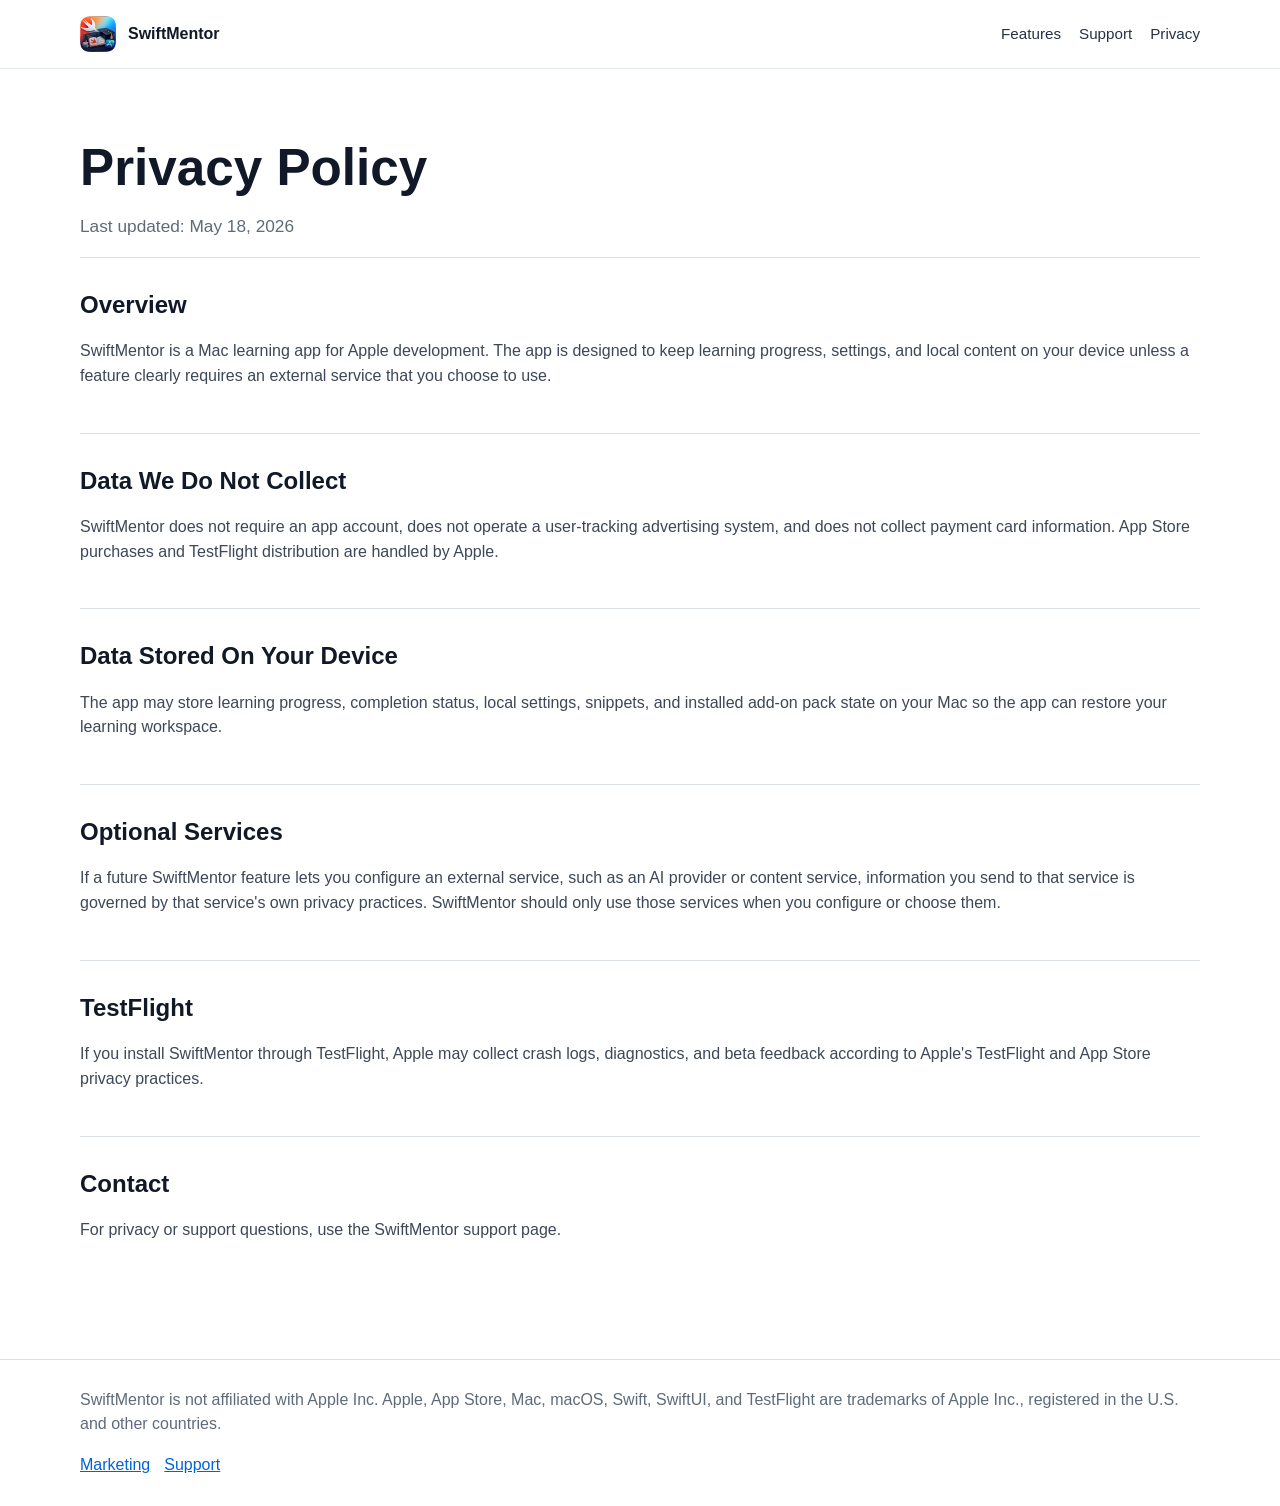
==== privacy.html @ 4f03663a "Create public App Store Pages site" ====
<!doctype html>
<html lang="en">
  <head>
    <meta charset="utf-8">
    <meta name="viewport" content="width=device-width, initial-scale=1">
    <title>SwiftMentor Privacy Policy</title>
    <meta name="description" content="Privacy policy for SwiftMentor.">
    <link rel="icon" href="assets/swiftmentor-icon.png">
    <link rel="stylesheet" href="styles.css">
  </head>
  <body>
    <header class="site-header">
      <nav class="nav" aria-label="Primary">
        <a class="brand" href="index.html">
          <img src="assets/swiftmentor-icon.png" alt="" width="36" height="36">
          <span>SwiftMentor</span>
        </a>
        <div class="nav-links">
          <a href="index.html#features">Features</a>
          <a href="support.html">Support</a>
          <a href="privacy.html">Privacy</a>
        </div>
      </nav>
    </header>

    <main class="legal-main">
      <h1>Privacy Policy</h1>
      <p>Last updated: May 18, 2026</p>

      <section class="legal-section">
        <h2>Overview</h2>
        <p>SwiftMentor is a Mac learning app for Apple development. The app is designed to keep learning progress, settings, and local content on your device unless a feature clearly requires an external service that you choose to use.</p>
      </section>

      <section class="legal-section">
        <h2>Data We Do Not Collect</h2>
        <p>SwiftMentor does not require an app account, does not operate a user-tracking advertising system, and does not collect payment card information. App Store purchases and TestFlight distribution are handled by Apple.</p>
      </section>

      <section class="legal-section">
        <h2>Data Stored On Your Device</h2>
        <p>The app may store learning progress, completion status, local settings, snippets, and installed add-on pack state on your Mac so the app can restore your learning workspace.</p>
      </section>

      <section class="legal-section">
        <h2>Optional Services</h2>
        <p>If a future SwiftMentor feature lets you configure an external service, such as an AI provider or content service, information you send to that service is governed by that service's own privacy practices. SwiftMentor should only use those services when you configure or choose them.</p>
      </section>

      <section class="legal-section">
        <h2>TestFlight</h2>
        <p>If you install SwiftMentor through TestFlight, Apple may collect crash logs, diagnostics, and beta feedback according to Apple's TestFlight and App Store privacy practices.</p>
      </section>

      <section class="legal-section">
        <h2>Contact</h2>
        <p>For privacy or support questions, use the SwiftMentor support page.</p>
      </section>
    </main>

    <footer class="site-footer">
      <div class="footer-inner">
        <span>SwiftMentor is not affiliated with Apple Inc. Apple, App Store, Mac, macOS, Swift, SwiftUI, and TestFlight are trademarks of Apple Inc., registered in the U.S. and other countries.</span>
        <div class="footer-links">
          <a href="index.html">Marketing</a>
          <a href="support.html">Support</a>
        </div>
      </div>
    </footer>
  </body>
</html>
---- styles.css ----
:root {
  color-scheme: light;
  --ink: #111827;
  --muted: #5f6b7a;
  --line: #d9dee8;
  --panel: #ffffff;
  --wash: #f5f7fb;
  --blue: #0a84ff;
  --blue-dark: #0064d8;
  --orange: #ff8a1f;
  --green: #0f9f6e;
  --shadow: 0 24px 80px rgba(17, 24, 39, 0.12);
}

* {
  box-sizing: border-box;
}

body {
  margin: 0;
  font-family: -apple-system, BlinkMacSystemFont, "SF Pro Text", "Segoe UI", sans-serif;
  color: var(--ink);
  background: #fff;
  line-height: 1.55;
}

a {
  color: var(--blue-dark);
}

.site-header {
  position: sticky;
  top: 0;
  z-index: 10;
  border-bottom: 1px solid rgba(217, 222, 232, 0.72);
  background: rgba(255, 255, 255, 0.88);
  backdrop-filter: blur(18px);
}

.nav {
  width: min(1120px, calc(100% - 32px));
  margin: 0 auto;
  display: flex;
  align-items: center;
  justify-content: space-between;
  min-height: 68px;
  gap: 24px;
}

.brand {
  display: flex;
  align-items: center;
  gap: 12px;
  color: var(--ink);
  text-decoration: none;
  font-weight: 700;
}

.brand img {
  width: 36px;
  height: 36px;
  border-radius: 8px;
}

.nav-links {
  display: flex;
  align-items: center;
  gap: 18px;
  font-size: 0.95rem;
}

.nav-links a {
  color: #273244;
  text-decoration: none;
}

.hero {
  min-height: calc(100vh - 68px);
  display: grid;
  align-items: center;
  background:
    radial-gradient(circle at 20% 18%, rgba(10, 132, 255, 0.16), transparent 32%),
    radial-gradient(circle at 78% 22%, rgba(255, 138, 31, 0.18), transparent 28%),
    linear-gradient(180deg, #ffffff 0%, #f5f7fb 100%);
}

.hero-inner,
.section-inner,
.legal-main {
  width: min(1120px, calc(100% - 32px));
  margin: 0 auto;
}

.hero-grid {
  display: grid;
  grid-template-columns: minmax(0, 1.05fr) minmax(300px, 0.95fr);
  gap: 48px;
  align-items: center;
  padding: 56px 0 72px;
}

.eyebrow {
  color: var(--blue-dark);
  font-weight: 700;
  text-transform: uppercase;
  font-size: 0.78rem;
  letter-spacing: 0.08em;
  margin: 0 0 16px;
}

h1 {
  font-size: clamp(3rem, 7vw, 6.75rem);
  line-height: 0.93;
  margin: 0 0 24px;
}

.hero-copy {
  color: #2f3a4d;
  font-size: 1.18rem;
  max-width: 680px;
  margin: 0 0 32px;
}

.cta-row {
  display: flex;
  flex-wrap: wrap;
  align-items: center;
  gap: 16px;
}

.primary-button,
.secondary-button {
  min-height: 48px;
  display: inline-flex;
  align-items: center;
  justify-content: center;
  padding: 0 20px;
  border-radius: 8px;
  font-weight: 700;
  text-decoration: none;
  border: 1px solid transparent;
}

.primary-button {
  color: #fff;
  background: var(--blue);
  box-shadow: 0 12px 28px rgba(10, 132, 255, 0.24);
}

.primary-button:hover {
  background: var(--blue-dark);
}

.secondary-button {
  color: var(--ink);
  background: rgba(255, 255, 255, 0.72);
  border-color: var(--line);
}

.note {
  color: var(--muted);
  font-size: 0.92rem;
  margin-top: 14px;
}

.product-panel {
  background: rgba(255, 255, 255, 0.82);
  border: 1px solid rgba(217, 222, 232, 0.82);
  box-shadow: var(--shadow);
  border-radius: 8px;
  padding: 26px;
}

.product-header {
  display: flex;
  align-items: center;
  gap: 16px;
  margin-bottom: 22px;
}

.product-header img {
  width: 74px;
  height: 74px;
  border-radius: 16px;
}

.product-header h2 {
  margin: 0 0 4px;
  font-size: 1.35rem;
}

.product-header p {
  margin: 0;
  color: var(--muted);
}

.screen {
  min-height: 300px;
  border-radius: 8px;
  border: 1px solid #263244;
  background: #101725;
  color: #e9eef8;
  padding: 18px;
  display: grid;
  gap: 12px;
}

.screen-bar {
  display: flex;
  gap: 6px;
}

.dot {
  width: 10px;
  height: 10px;
  border-radius: 50%;
  background: #ff605c;
}

.dot:nth-child(2) {
  background: #ffbd44;
}

.dot:nth-child(3) {
  background: #00ca4e;
}

.lesson-row {
  display: grid;
  grid-template-columns: 12px 1fr auto;
  align-items: center;
  gap: 12px;
  padding: 12px;
  border-radius: 6px;
  background: rgba(255, 255, 255, 0.06);
}

.lesson-row span:first-child {
  width: 12px;
  height: 12px;
  border-radius: 3px;
  background: var(--orange);
}

.lesson-row small {
  color: #98a7ba;
}

.section {
  padding: 78px 0;
}

.section.alt {
  background: var(--wash);
}

.section h2,
.legal-main h1 {
  font-size: clamp(2rem, 4vw, 3.4rem);
  line-height: 1.05;
  margin: 0 0 18px;
}

.section-lede,
.legal-main > p {
  color: var(--muted);
  font-size: 1.08rem;
  max-width: 760px;
}

.feature-grid {
  display: grid;
  grid-template-columns: repeat(3, minmax(0, 1fr));
  gap: 18px;
  margin-top: 34px;
}

.feature {
  background: var(--panel);
  border: 1px solid var(--line);
  border-radius: 8px;
  padding: 22px;
}

.feature h3 {
  margin: 0 0 8px;
}

.feature p {
  margin: 0;
  color: var(--muted);
}

.status-list {
  display: grid;
  grid-template-columns: repeat(2, minmax(0, 1fr));
  gap: 16px;
  margin-top: 32px;
}

.status-item {
  border-left: 4px solid var(--green);
  padding: 14px 16px;
  background: #fff;
}

.status-item.pending {
  border-left-color: var(--orange);
}

.site-footer {
  border-top: 1px solid var(--line);
  padding: 28px 0;
  color: var(--muted);
}

.footer-inner {
  width: min(1120px, calc(100% - 32px));
  margin: 0 auto;
  display: flex;
  flex-wrap: wrap;
  align-items: center;
  justify-content: space-between;
  gap: 16px;
}

.footer-links {
  display: flex;
  flex-wrap: wrap;
  gap: 14px;
}

.legal-main {
  padding: 72px 0;
}

.legal-section {
  border-top: 1px solid var(--line);
  padding: 28px 0;
}

.legal-section h2 {
  margin: 0 0 10px;
}

.legal-section p,
.legal-section li {
  color: #3d4757;
}

@media (max-width: 820px) {
  .nav {
    align-items: flex-start;
    flex-direction: column;
    padding: 16px 0;
  }

  .nav-links {
    width: 100%;
    justify-content: space-between;
    gap: 10px;
  }

  .hero-grid,
  .feature-grid,
  .status-list {
    grid-template-columns: 1fr;
  }

  .hero {
    min-height: auto;
  }
}
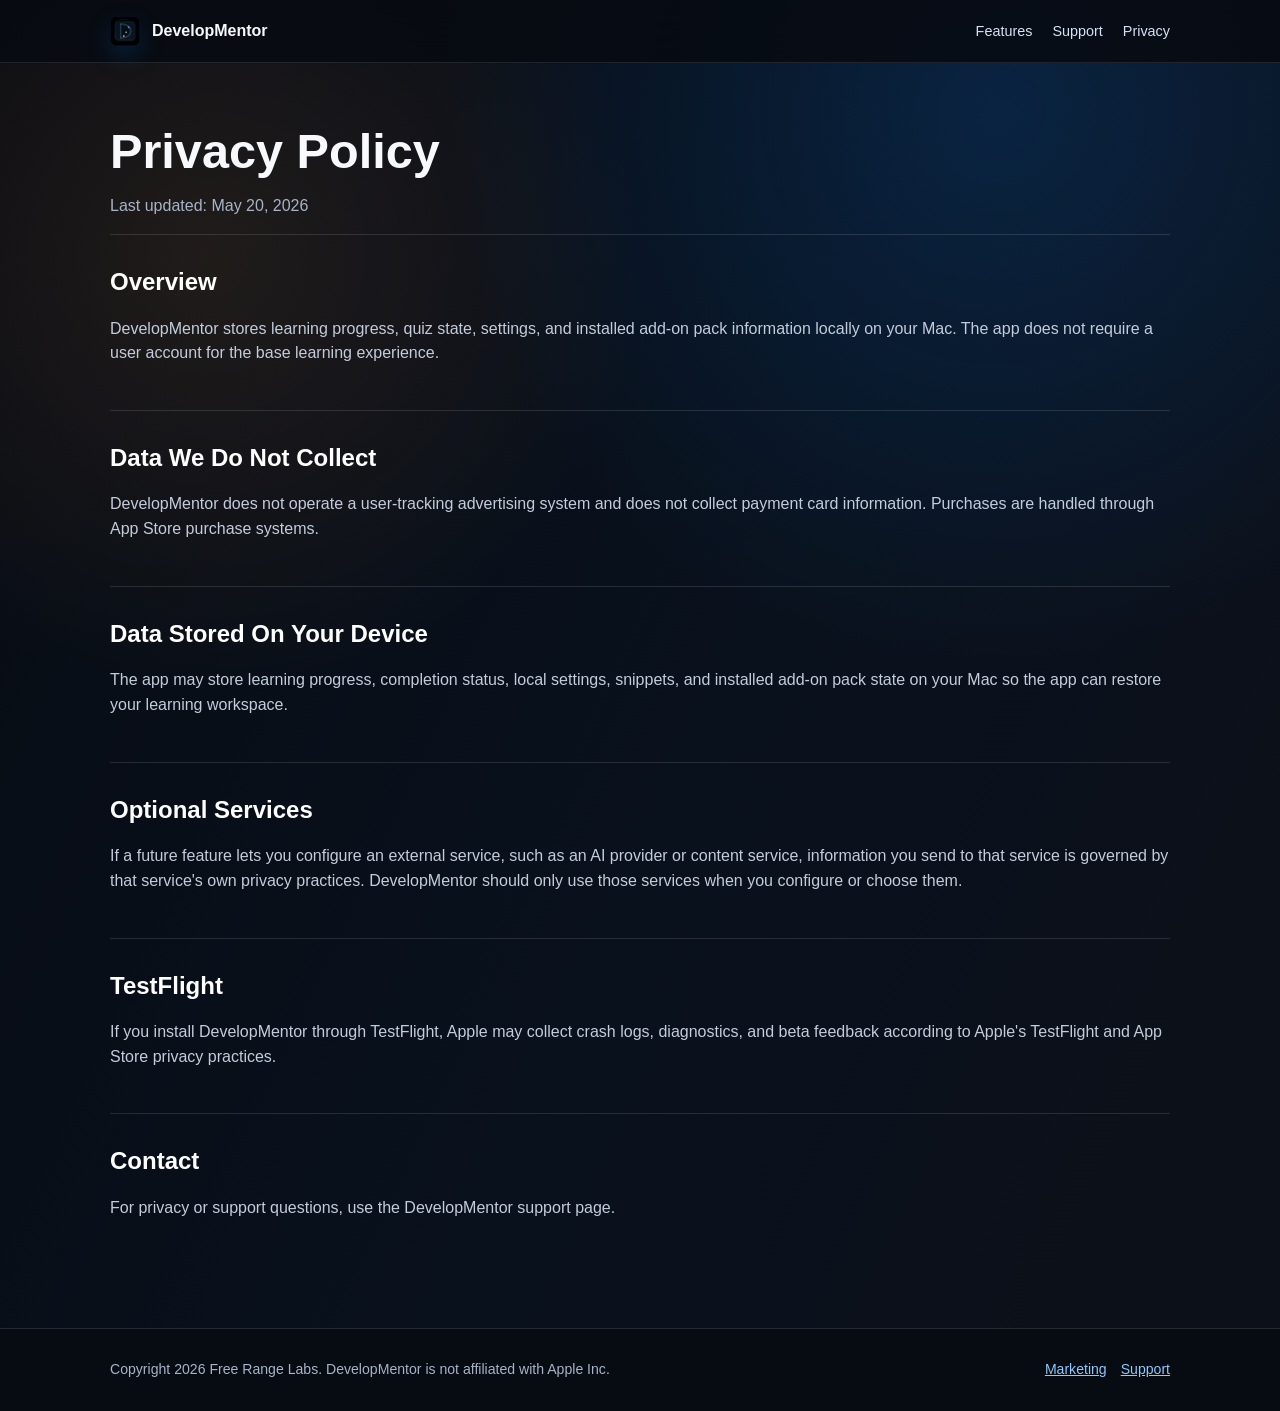
==== commit 0955bc61: "Rebrand public App Store site to DevelopMentor" ====
--- a/privacy.html
+++ b/privacy.html
@@ -3,17 +3,17 @@
   <head>
     <meta charset="utf-8">
     <meta name="viewport" content="width=device-width, initial-scale=1">
-    <title>SwiftMentor Privacy Policy</title>
-    <meta name="description" content="Privacy policy for SwiftMentor.">
-    <link rel="icon" href="assets/swiftmentor-icon.png">
+    <title>DevelopMentor Privacy Policy</title>
+    <meta name="description" content="Privacy policy for DevelopMentor.">
+    <link rel="icon" href="assets/developmentor-icon.png">
     <link rel="stylesheet" href="styles.css">
   </head>
   <body>
     <header class="site-header">
       <nav class="nav" aria-label="Primary">
         <a class="brand" href="index.html">
-          <img src="assets/swiftmentor-icon.png" alt="" width="36" height="36">
-          <span>SwiftMentor</span>
+          <img src="assets/developmentor-icon.png" alt="" width="36" height="36">
+          <span>DevelopMentor</span>
         </a>
         <div class="nav-links">
           <a href="index.html#features">Features</a>
@@ -25,16 +25,16 @@
 
     <main class="legal-main">
       <h1>Privacy Policy</h1>
-      <p>Last updated: May 18, 2026</p>
+      <p>Last updated: May 20, 2026</p>
 
       <section class="legal-section">
         <h2>Overview</h2>
-        <p>SwiftMentor is a Mac learning app for Apple development. The app is designed to keep learning progress, settings, and local content on your device unless a feature clearly requires an external service that you choose to use.</p>
+        <p>DevelopMentor stores learning progress, quiz state, settings, and installed add-on pack information locally on your Mac. The app does not require a user account for the base learning experience.</p>
       </section>
 
       <section class="legal-section">
         <h2>Data We Do Not Collect</h2>
-        <p>SwiftMentor does not require an app account, does not operate a user-tracking advertising system, and does not collect payment card information. App Store purchases and TestFlight distribution are handled by Apple.</p>
+        <p>DevelopMentor does not operate a user-tracking advertising system and does not collect payment card information. Purchases are handled through App Store purchase systems.</p>
       </section>
 
       <section class="legal-section">
@@ -44,23 +44,23 @@
 
       <section class="legal-section">
         <h2>Optional Services</h2>
-        <p>If a future SwiftMentor feature lets you configure an external service, such as an AI provider or content service, information you send to that service is governed by that service's own privacy practices. SwiftMentor should only use those services when you configure or choose them.</p>
+        <p>If a future feature lets you configure an external service, such as an AI provider or content service, information you send to that service is governed by that service's own privacy practices. DevelopMentor should only use those services when you configure or choose them.</p>
       </section>
 
       <section class="legal-section">
         <h2>TestFlight</h2>
-        <p>If you install SwiftMentor through TestFlight, Apple may collect crash logs, diagnostics, and beta feedback according to Apple's TestFlight and App Store privacy practices.</p>
+        <p>If you install DevelopMentor through TestFlight, Apple may collect crash logs, diagnostics, and beta feedback according to Apple's TestFlight and App Store privacy practices.</p>
       </section>
 
       <section class="legal-section">
         <h2>Contact</h2>
-        <p>For privacy or support questions, use the SwiftMentor support page.</p>
+        <p>For privacy or support questions, use the DevelopMentor support page.</p>
       </section>
     </main>
 
     <footer class="site-footer">
       <div class="footer-inner">
-        <span>SwiftMentor is not affiliated with Apple Inc. Apple, App Store, Mac, macOS, Swift, SwiftUI, and TestFlight are trademarks of Apple Inc., registered in the U.S. and other countries.</span>
+        <span>Copyright 2026 Free Range Labs. DevelopMentor is not affiliated with Apple Inc.</span>
         <div class="footer-links">
           <a href="index.html">Marketing</a>
           <a href="support.html">Support</a>
--- a/styles.css
+++ b/styles.css
@@ -1,49 +1,58 @@
 :root {
-  color-scheme: light;
-  --ink: #111827;
-  --muted: #5f6b7a;
-  --line: #d9dee8;
-  --panel: #ffffff;
-  --wash: #f5f7fb;
-  --blue: #0a84ff;
-  --blue-dark: #0064d8;
-  --orange: #ff8a1f;
-  --green: #0f9f6e;
-  --shadow: 0 24px 80px rgba(17, 24, 39, 0.12);
+  color-scheme: dark;
+  --ink: #f7f9fc;
+  --muted: #a8b3c7;
+  --soft: #dce6f6;
+  --line: rgba(255, 255, 255, 0.12);
+  --panel: rgba(13, 18, 30, 0.9);
+  --panel-solid: #111827;
+  --page: #070b12;
+  --blue: #47a7ff;
+  --blue-strong: #0a84ff;
+  --orange: #ff9d42;
+  --green: #44d18e;
+  --shadow: 0 30px 90px rgba(0, 0, 0, 0.42);
 }
 
 * {
   box-sizing: border-box;
+}
+
+html {
+  background: var(--page);
 }
 
 body {
   margin: 0;
   font-family: -apple-system, BlinkMacSystemFont, "SF Pro Text", "Segoe UI", sans-serif;
   color: var(--ink);
-  background: #fff;
+  background:
+    radial-gradient(circle at 78% 8%, rgba(10, 132, 255, 0.16), transparent 34%),
+    radial-gradient(circle at 16% 18%, rgba(255, 157, 66, 0.1), transparent 28%),
+    linear-gradient(115deg, #070b12 0%, #09111d 54%, #0d1018 100%);
   line-height: 1.55;
 }
 
 a {
-  color: var(--blue-dark);
+  color: #8bc9ff;
 }
 
 .site-header {
   position: sticky;
   top: 0;
-  z-index: 10;
-  border-bottom: 1px solid rgba(217, 222, 232, 0.72);
-  background: rgba(255, 255, 255, 0.88);
+  z-index: 20;
+  border-bottom: 1px solid rgba(255, 255, 255, 0.1);
+  background: rgba(7, 11, 18, 0.88);
   backdrop-filter: blur(18px);
 }
 
 .nav {
-  width: min(1120px, calc(100% - 32px));
+  width: min(1060px, calc(100% - 36px));
   margin: 0 auto;
   display: flex;
   align-items: center;
   justify-content: space-between;
-  min-height: 68px;
+  min-height: 62px;
   gap: 24px;
 }
 
@@ -53,237 +62,237 @@
   gap: 12px;
   color: var(--ink);
   text-decoration: none;
-  font-weight: 700;
+  font-weight: 750;
 }
 
 .brand img {
-  width: 36px;
-  height: 36px;
-  border-radius: 8px;
+  width: 30px;
+  height: 30px;
+  border-radius: 7px;
+  box-shadow: 0 10px 26px rgba(10, 132, 255, 0.18);
 }
 
 .nav-links {
   display: flex;
   align-items: center;
-  gap: 18px;
-  font-size: 0.95rem;
+  gap: 20px;
+  font-size: 0.9rem;
 }
 
 .nav-links a {
-  color: #273244;
+  color: #d7e1f2;
   text-decoration: none;
 }
 
+.nav-links a:hover {
+  color: #fff;
+}
+
 .hero {
-  min-height: calc(100vh - 68px);
-  display: grid;
-  align-items: center;
+  position: relative;
+  min-height: 540px;
+  display: grid;
+  align-items: center;
+  overflow: hidden;
+  border-bottom: 1px solid var(--line);
+}
+
+.hero::before {
+  content: "";
+  position: absolute;
+  inset: 0;
   background:
-    radial-gradient(circle at 20% 18%, rgba(10, 132, 255, 0.16), transparent 32%),
-    radial-gradient(circle at 78% 22%, rgba(255, 138, 31, 0.18), transparent 28%),
-    linear-gradient(180deg, #ffffff 0%, #f5f7fb 100%);
+    linear-gradient(180deg, rgba(7, 11, 18, 0.08) 0%, rgba(7, 11, 18, 0.86) 100%);
 }
 
 .hero-inner,
 .section-inner,
 .legal-main {
-  width: min(1120px, calc(100% - 32px));
+  width: min(1060px, calc(100% - 36px));
   margin: 0 auto;
 }
 
 .hero-grid {
-  display: grid;
-  grid-template-columns: minmax(0, 1.05fr) minmax(300px, 0.95fr);
-  gap: 48px;
-  align-items: center;
-  padding: 56px 0 72px;
+  position: relative;
+  z-index: 1;
+  display: grid;
+  grid-template-columns: minmax(0, 0.96fr) minmax(320px, 0.72fr);
+  gap: 36px;
+  align-items: center;
+  padding: 46px 0 52px;
+}
+
+.hero-content {
+  position: relative;
+  max-width: 640px;
 }
 
 .eyebrow {
-  color: var(--blue-dark);
-  font-weight: 700;
+  color: var(--orange);
+  font-weight: 800;
   text-transform: uppercase;
   font-size: 0.78rem;
-  letter-spacing: 0.08em;
-  margin: 0 0 16px;
+  letter-spacing: 0.1em;
+  margin: 0 0 18px;
 }
 
 h1 {
-  font-size: clamp(3rem, 7vw, 6.75rem);
-  line-height: 0.93;
-  margin: 0 0 24px;
+  font-size: clamp(2.65rem, 5vw, 4.65rem);
+  line-height: 0.95;
+  margin: 0 0 20px;
+  letter-spacing: 0;
 }
 
 .hero-copy {
-  color: #2f3a4d;
-  font-size: 1.18rem;
-  max-width: 680px;
-  margin: 0 0 32px;
+  color: var(--soft);
+  font-size: clamp(1rem, 1.6vw, 1.18rem);
+  max-width: 620px;
+  margin: 0 0 28px;
 }
 
 .cta-row {
   display: flex;
   flex-wrap: wrap;
   align-items: center;
-  gap: 16px;
+  gap: 14px;
 }
 
 .primary-button,
 .secondary-button {
-  min-height: 48px;
+  min-height: 44px;
   display: inline-flex;
   align-items: center;
   justify-content: center;
-  padding: 0 20px;
+  padding: 0 18px;
   border-radius: 8px;
-  font-weight: 700;
+  font-weight: 760;
   text-decoration: none;
   border: 1px solid transparent;
 }
 
 .primary-button {
-  color: #fff;
-  background: var(--blue);
-  box-shadow: 0 12px 28px rgba(10, 132, 255, 0.24);
+  color: #04101f;
+  background: linear-gradient(180deg, #78c2ff, var(--blue));
+  box-shadow: 0 18px 40px rgba(10, 132, 255, 0.28);
 }
 
 .primary-button:hover {
-  background: var(--blue-dark);
+  background: linear-gradient(180deg, #99d2ff, #62b7ff);
 }
 
 .secondary-button {
   color: var(--ink);
-  background: rgba(255, 255, 255, 0.72);
-  border-color: var(--line);
+  background: rgba(255, 255, 255, 0.08);
+  border-color: rgba(255, 255, 255, 0.18);
+}
+
+.secondary-button:hover {
+  background: rgba(255, 255, 255, 0.13);
 }
 
 .note {
   color: var(--muted);
-  font-size: 0.92rem;
-  margin-top: 14px;
-}
-
-.product-panel {
-  background: rgba(255, 255, 255, 0.82);
-  border: 1px solid rgba(217, 222, 232, 0.82);
-  box-shadow: var(--shadow);
-  border-radius: 8px;
-  padding: 26px;
-}
-
-.product-header {
-  display: flex;
-  align-items: center;
-  gap: 16px;
-  margin-bottom: 22px;
-}
-
-.product-header img {
-  width: 74px;
-  height: 74px;
-  border-radius: 16px;
-}
-
-.product-header h2 {
-  margin: 0 0 4px;
-  font-size: 1.35rem;
-}
-
-.product-header p {
-  margin: 0;
-  color: var(--muted);
-}
-
-.screen {
-  min-height: 300px;
-  border-radius: 8px;
-  border: 1px solid #263244;
-  background: #101725;
-  color: #e9eef8;
-  padding: 18px;
-  display: grid;
-  gap: 12px;
-}
-
-.screen-bar {
-  display: flex;
-  gap: 6px;
-}
-
-.dot {
-  width: 10px;
-  height: 10px;
-  border-radius: 50%;
-  background: #ff605c;
-}
-
-.dot:nth-child(2) {
-  background: #ffbd44;
-}
-
-.dot:nth-child(3) {
-  background: #00ca4e;
-}
-
-.lesson-row {
-  display: grid;
-  grid-template-columns: 12px 1fr auto;
-  align-items: center;
-  gap: 12px;
-  padding: 12px;
-  border-radius: 6px;
-  background: rgba(255, 255, 255, 0.06);
-}
-
-.lesson-row span:first-child {
-  width: 12px;
-  height: 12px;
-  border-radius: 3px;
-  background: var(--orange);
-}
-
-.lesson-row small {
-  color: #98a7ba;
+  font-size: 0.9rem;
+  margin-top: 16px;
+  max-width: 720px;
 }
 
 .section {
-  padding: 78px 0;
+  padding: 66px 0;
 }
 
 .section.alt {
-  background: var(--wash);
+  background: rgba(255, 255, 255, 0.035);
+  border-top: 1px solid var(--line);
+  border-bottom: 1px solid var(--line);
 }
 
 .section h2,
 .legal-main h1 {
-  font-size: clamp(2rem, 4vw, 3.4rem);
-  line-height: 1.05;
+  font-size: clamp(2rem, 3.8vw, 3.3rem);
+  line-height: 1;
   margin: 0 0 18px;
+  letter-spacing: 0;
 }
 
 .section-lede,
 .legal-main > p {
   color: var(--muted);
-  font-size: 1.08rem;
-  max-width: 760px;
+  font-size: 1rem;
+  max-width: 720px;
+}
+
+.video-showcase {
+  display: grid;
+  grid-template-columns: minmax(260px, 0.72fr) minmax(320px, 0.9fr);
+  gap: 34px;
+  align-items: center;
+}
+
+.hero-media,
+.promo-frame {
+  background: linear-gradient(180deg, rgba(255, 255, 255, 0.08), rgba(255, 255, 255, 0.035));
+  border: 1px solid var(--line);
+  border-radius: 8px;
+  box-shadow: var(--shadow);
+}
+
+.hero-media {
+  width: min(100%, 520px);
+  padding: 12px;
+  justify-self: end;
+}
+
+.promo-frame {
+  width: min(100%, 540px);
+  padding: 12px;
+  justify-self: end;
+}
+
+.promo-video {
+  width: 100%;
+  display: block;
+  aspect-ratio: 16 / 9;
+  border: 1px solid rgba(255, 255, 255, 0.14);
+  background: #000;
+  border-radius: 6px;
+  box-shadow: 0 18px 50px rgba(0, 0, 0, 0.36);
+}
+
+.app-icon-showcase {
+  display: grid;
+  place-items: center;
+  padding: 34px;
+}
+
+.app-icon-showcase img {
+  width: min(100%, 292px);
+  aspect-ratio: 1;
+  border-radius: 30px;
+  box-shadow: 0 28px 70px rgba(0, 0, 0, 0.42);
 }
 
 .feature-grid {
   display: grid;
   grid-template-columns: repeat(3, minmax(0, 1fr));
   gap: 18px;
-  margin-top: 34px;
+  margin-top: 28px;
+}
+
+.hero-media .promo-video {
+  max-height: 292px;
 }
 
 .feature {
-  background: var(--panel);
+  background: linear-gradient(180deg, rgba(255, 255, 255, 0.075), rgba(255, 255, 255, 0.035));
   border: 1px solid var(--line);
   border-radius: 8px;
-  padding: 22px;
+  padding: 20px;
 }
 
 .feature h3 {
   margin: 0 0 8px;
+  color: #fff;
 }
 
 .feature p {
@@ -295,33 +304,45 @@
   display: grid;
   grid-template-columns: repeat(2, minmax(0, 1fr));
   gap: 16px;
-  margin-top: 32px;
+  margin-top: 34px;
 }
 
 .status-item {
   border-left: 4px solid var(--green);
-  padding: 14px 16px;
-  background: #fff;
+  padding: 16px 18px;
+  background: var(--panel);
+  border-radius: 0 8px 8px 0;
 }
 
 .status-item.pending {
   border-left-color: var(--orange);
 }
 
+.status-item p {
+  color: var(--muted);
+  margin: 6px 0 0;
+}
+
 .site-footer {
   border-top: 1px solid var(--line);
-  padding: 28px 0;
+  padding: 30px 0;
   color: var(--muted);
+  background: #070b12;
 }
 
 .footer-inner {
-  width: min(1120px, calc(100% - 32px));
+  width: min(1060px, calc(100% - 36px));
   margin: 0 auto;
   display: flex;
   flex-wrap: wrap;
   align-items: center;
   justify-content: space-between;
   gap: 16px;
+  font-size: 0.88rem;
+}
+
+.footer-inner span {
+  max-width: 760px;
 }
 
 .footer-links {
@@ -331,7 +352,7 @@
 }
 
 .legal-main {
-  padding: 72px 0;
+  padding: 64px 0;
 }
 
 .legal-section {
@@ -341,11 +362,12 @@
 
 .legal-section h2 {
   margin: 0 0 10px;
+  color: #fff;
 }
 
 .legal-section p,
 .legal-section li {
-  color: #3d4757;
+  color: #c3ccda;
 }
 
 @media (max-width: 820px) {
@@ -361,14 +383,32 @@
     gap: 10px;
   }
 
-  .hero-grid,
-  .feature-grid,
-  .status-list {
-    grid-template-columns: 1fr;
-  }
-
   .hero {
     min-height: auto;
   }
-}
-
+
+  .hero::before {
+    background: linear-gradient(180deg, rgba(7, 11, 18, 0.04) 0%, rgba(7, 11, 18, 0.82) 100%);
+  }
+
+  .hero-grid {
+    grid-template-columns: 1fr;
+    gap: 28px;
+    padding: 48px 0 50px;
+  }
+
+  .feature-grid,
+  .status-list,
+  .video-showcase {
+    grid-template-columns: 1fr;
+  }
+
+  .promo-frame {
+    justify-self: stretch;
+  }
+
+  .hero-media {
+    justify-self: stretch;
+    width: 100%;
+  }
+}
